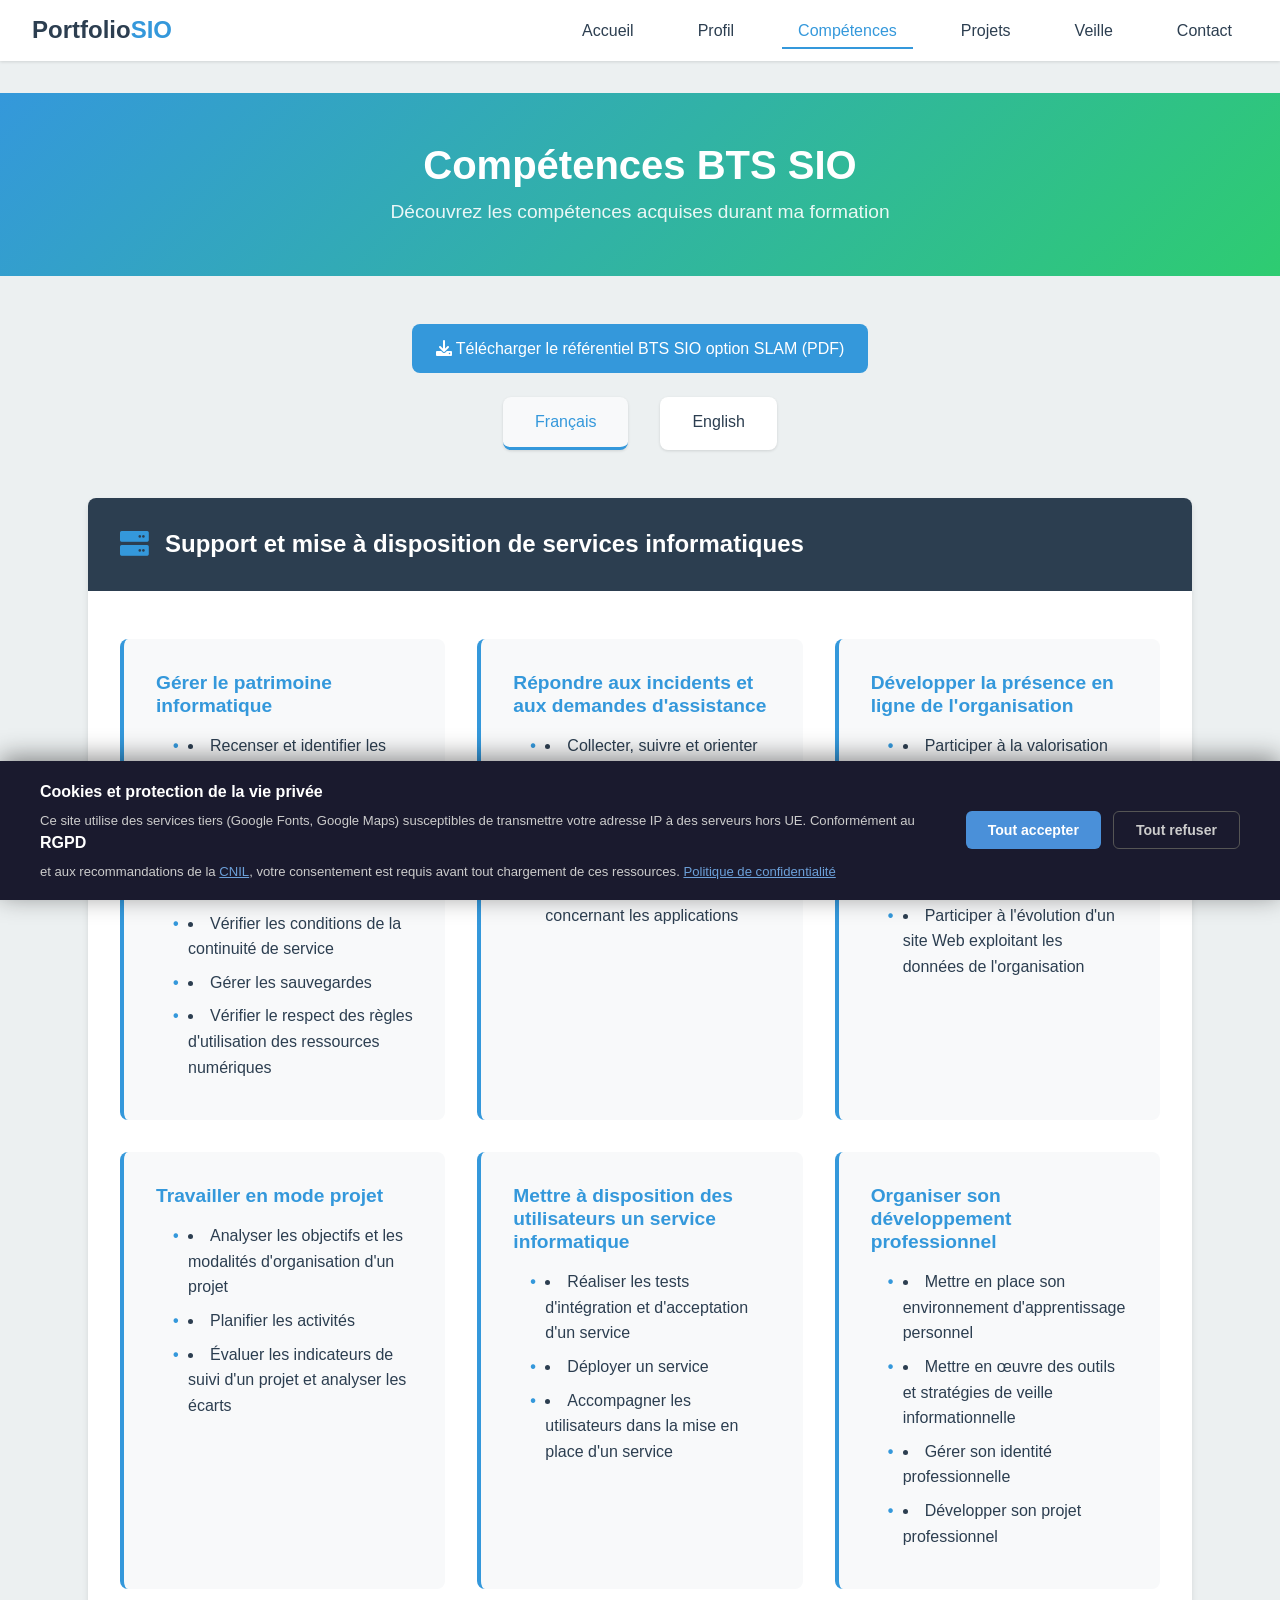
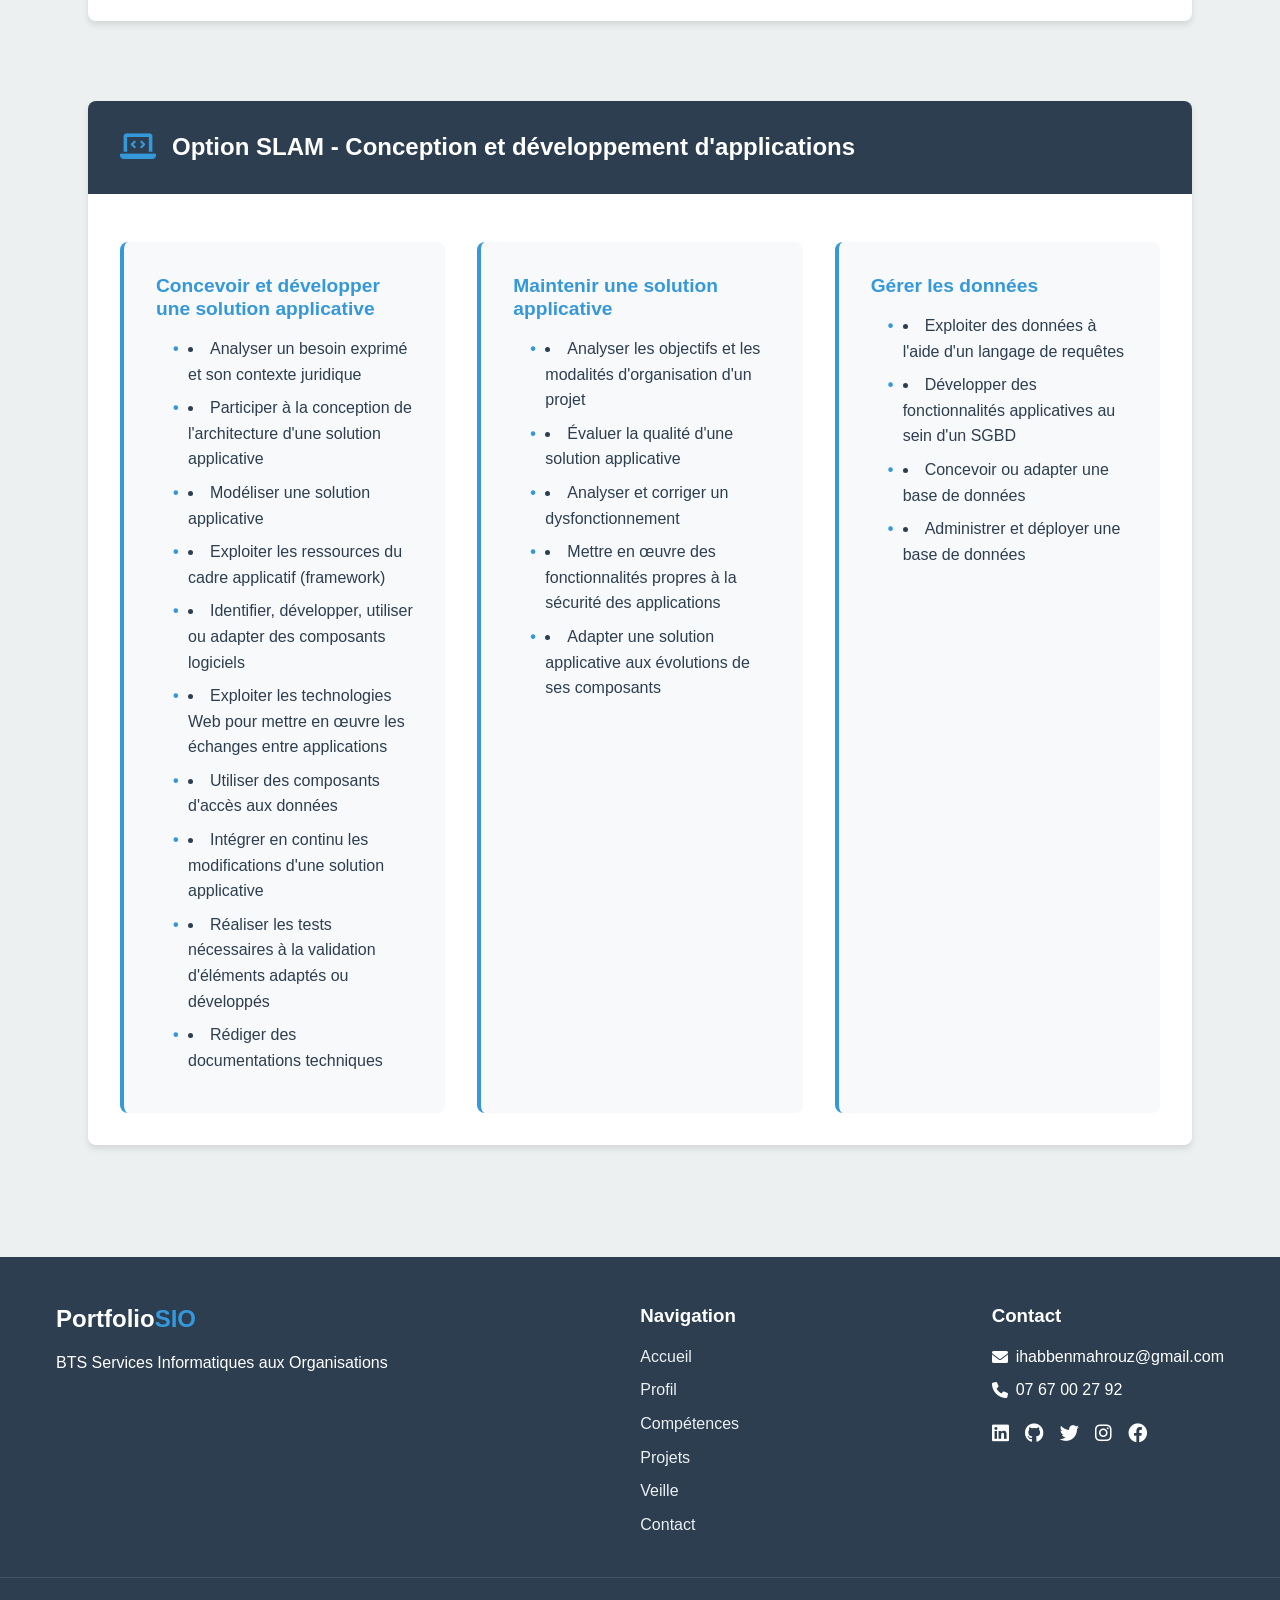
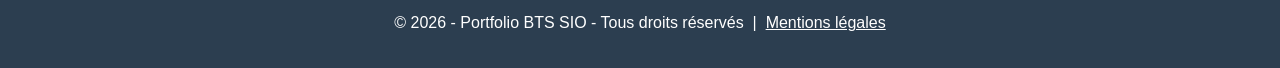
==== competences.html @ b9f7db6b "Add files via upload" ====
<!DOCTYPE html>
<html lang="fr">
<head>
    <meta charset="UTF-8">
    <meta name="viewport" content="width=device-width, initial-scale=1.0">
    <title>Portfolio BTS SIO - Compétences</title>
    <link rel="stylesheet" href="css/style.css">
    <link rel="stylesheet" href="css/competences.css">
    <!-- Font Awesome pour les icônes -->
    <link rel="stylesheet" href="https://cdnjs.cloudflare.com/ajax/libs/font-awesome/6.0.0/css/all.min.css">
    <link rel="stylesheet" href="css/rgpd.css">
</head>
<body>
    <!-- En-tête avec barre de navigation -->
    <header>
        <div class="logo">
            <h1>Portfolio<span>SIO</span></h1>
        </div>
        <nav>
            <input type="checkbox" id="menu-toggle">
            <label for="menu-toggle" class="menu-icon">
                <i class="fas fa-bars"></i>
            </label>
            <ul class="menu">
                <li><a href="index.html">Accueil</a></li>
                <li><a href="profil.html">Profil</a></li>
                <li><a href="competences.html" class="active">Compétences</a></li>
                <li><a href="projets.html">Projets</a></li>
                <li><a href="veille.html">Veille</a></li>
                <li><a href="contact.html">Contact</a></li>
            </ul>
        </nav>
    </header>

    <!-- Section principale -->
    <main>
        <section class="page-header">
            <div class="container">
                <h1>Compétences BTS SIO</h1>
                <p>Découvrez les compétences acquises durant ma formation</p>
            </div>
        </section>

        <section class="competences-container">
            <div class="container">
                <div class="cv-download" style="text-align:center; margin-bottom:1.5rem;">
                    <a href="documents/ap0/BTS_SIO_Competences_SLAM.pdf" download class="btn primary">
                        <i class="fas fa-download"></i> Télécharger le référentiel BTS SIO option SLAM (PDF)
                    </a>
                </div>
                <div class="competences-tabs">
                    <button class="tab-btn active" data-lang="fr">Français</button>
                    <button class="tab-btn" data-lang="en">English</button>
                </div>

                <div class="competences-content">
                    <!-- Compétences en français -->
                    <div class="lang-content active" id="fr-content">
                        <div class="competence-bloc">
                            <h2 class="bloc-title">
                                <i class="fas fa-server"></i> Support et mise à disposition de services informatiques
                            </h2>
                            <div class="bloc-content">
                                <div class="competence-card">
                                    <h3>Gérer le patrimoine informatique</h3>
                                    <ul>
                                        <li>Recenser et identifier les ressources numériques</li>
                                        <li>Exploiter des référentiels, normes et standards</li>
                                        <li>Mettre en place et vérifier les niveaux d'habilitation</li>
                                        <li>Vérifier les conditions de la continuité de service</li>
                                        <li>Gérer les sauvegardes</li>
                                        <li>Vérifier le respect des règles d'utilisation des ressources numériques</li>
                                    </ul>
                                </div>
                                
                                <div class="competence-card">
                                    <h3>Répondre aux incidents et aux demandes d'assistance</h3>
                                    <ul>
                                        <li>Collecter, suivre et orienter des demandes</li>
                                        <li>Traiter des demandes concernant les services réseau et système</li>
                                        <li>Traiter des demandes concernant les applications</li>
                                    </ul>
                                </div>
                                
                                <div class="competence-card">
                                    <h3>Développer la présence en ligne de l'organisation</h3>
                                    <ul>
                                        <li>Participer à la valorisation de l'image de l'organisation sur les médias numériques</li>
                                        <li>Référencer les services en ligne de l'organisation et mesurer leur visibilité</li>
                                        <li>Participer à l'évolution d'un site Web exploitant les données de l'organisation</li>
                                    </ul>
                                </div>
                                
                                <div class="competence-card">
                                    <h3>Travailler en mode projet</h3>
                                    <ul>
                                        <li>Analyser les objectifs et les modalités d'organisation d'un projet</li>
                                        <li>Planifier les activités</li>
                                        <li>Évaluer les indicateurs de suivi d'un projet et analyser les écarts</li>
                                    </ul>
                                </div>
                                
                                <div class="competence-card">
                                    <h3>Mettre à disposition des utilisateurs un service informatique</h3>
                                    <ul>
                                        <li>Réaliser les tests d'intégration et d'acceptation d'un service</li>
                                        <li>Déployer un service</li>
                                        <li>Accompagner les utilisateurs dans la mise en place d'un service</li>
                                    </ul>
                                </div>
                                
                                <div class="competence-card">
                                    <h3>Organiser son développement professionnel</h3>
                                    <ul>
                                        <li>Mettre en place son environnement d'apprentissage personnel</li>
                                        <li>Mettre en œuvre des outils et stratégies de veille informationnelle</li>
                                        <li>Gérer son identité professionnelle</li>
                                        <li>Développer son projet professionnel</li>
                                    </ul>
                                </div>
                            </div>
                        </div>

                        <div class="competence-bloc">
                            <h2 class="bloc-title">
                                <i class="fas fa-laptop-code"></i> Option SLAM - Conception et développement d'applications
                            </h2>
                            <div class="bloc-content">
                                <div class="competence-card">
                                    <h3>Concevoir et développer une solution applicative</h3>
                                    <ul>
                                        <li>Analyser un besoin exprimé et son contexte juridique</li>
                                        <li>Participer à la conception de l'architecture d'une solution applicative</li>
                                        <li>Modéliser une solution applicative</li>
                                        <li>Exploiter les ressources du cadre applicatif (framework)</li>
                                        <li>Identifier, développer, utiliser ou adapter des composants logiciels</li>
                                        <li>Exploiter les technologies Web pour mettre en œuvre les échanges entre applications</li>
                                        <li>Utiliser des composants d'accès aux données</li>
                                        <li>Intégrer en continu les modifications d'une solution applicative</li>
                                        <li>Réaliser les tests nécessaires à la validation d'éléments adaptés ou développés</li>
                                        <li>Rédiger des documentations techniques</li>
                                    </ul>
                                </div>
                                
                                <div class="competence-card">
                                    <h3>Maintenir une solution applicative</h3>
                                    <ul>
                                        <li>Analyser les objectifs et les modalités d'organisation d'un projet</li>
                                        <li>Évaluer la qualité d'une solution applicative</li>
                                        <li>Analyser et corriger un dysfonctionnement</li>
                                        <li>Mettre en œuvre des fonctionnalités propres à la sécurité des applications</li>
                                        <li>Adapter une solution applicative aux évolutions de ses composants</li>
                                    </ul>
                                </div>
                                
                                <div class="competence-card">
                                    <h3>Gérer les données</h3>
                                    <ul>
                                        <li>Exploiter des données à l'aide d'un langage de requêtes</li>
                                        <li>Développer des fonctionnalités applicatives au sein d'un SGBD</li>
                                        <li>Concevoir ou adapter une base de données</li>
                                        <li>Administrer et déployer une base de données</li>
                                    </ul>
                                </div>
                            </div>
                        </div>
                    </div>

                    <!-- Compétences en anglais -->
                    <div class="lang-content" id="en-content">
                        <div class="competence-bloc">
                            <h2 class="bloc-title">
                                <i class="fas fa-server"></i> IT Services Support and Provision
                            </h2>
                            <div class="bloc-content">
                                <div class="competence-card">
                                    <h3>Managing IT Assets</h3>
                                    <ul>
                                        <li>Identifying and inventorying digital resources</li>
                                        <li>Utilizing repositories, standards, and norms</li>
                                        <li>Setting up and verifying authorization levels</li>
                                        <li>Ensuring service continuity conditions</li>
                                        <li>Managing backups</li>
                                        <li>Verifying compliance with digital resource usage rules</li>
                                    </ul>
                                </div>
                                
                                <div class="competence-card">
                                    <h3>Responding to Incidents and Assistance Requests</h3>
                                    <ul>
                                        <li>Collecting, tracking, and directing requests</li>
                                        <li>Processing requests related to network and system services</li>
                                        <li>Processing application-related requests</li>
                                    </ul>
                                </div>
                                
                                <div class="competence-card">
                                    <h3>Developing the Organization's Online Presence</h3>
                                    <ul>
                                        <li>Contributing to enhancing the organization's image on digital media</li>
                                        <li>SEO for the organization's online services and measuring their visibility</li>
                                        <li>Participating in the evolution of a website using organizational data</li>
                                    </ul>
                                </div>
                                
                                <div class="competence-card">
                                    <h3>Working in Project Mode</h3>
                                    <ul>
                                        <li>Analyzing project objectives and organizational methods</li>
                                        <li>Planning activities</li>
                                        <li>Evaluating project monitoring indicators and analyzing variations</li>
                                    </ul>
                                </div>
                                
                                <div class="competence-card">
                                    <h3>Providing IT Services to Users</h3>
                                    <ul>
                                        <li>Performing integration and acceptance tests for a service</li>
                                        <li>Deploying a service</li>
                                        <li>Supporting users in implementing a service</li>
                                    </ul>
                                </div>
                                
                                <div class="competence-card">
                                    <h3>Organizing Professional Development</h3>
                                    <ul>
                                        <li>Setting up a personal learning environment</li>
                                        <li>Implementing information monitoring tools and strategies</li>
                                        <li>Managing a professional identity</li>
                                        <li>Developing a career plan</li>
                                    </ul>
                                </div>
                            </div>
                        </div>

                        <div class="competence-bloc">
                            <h2 class="bloc-title">
                                <i class="fas fa-laptop-code"></i> SLAM Option - Application Design and Development
                            </h2>
                            <div class="bloc-content">
                                <div class="competence-card">
                                    <h3>Designing and Developing Application Solutions</h3>
                                    <ul>
                                        <li>Analyzing stated needs and their legal context</li>
                                        <li>Participating in the architectural design of an application solution</li>
                                        <li>Modeling an application solution</li>
                                        <li>Leveraging framework resources</li>
                                        <li>Identifying, developing, using, or adapting software components</li>
                                        <li>Using Web technologies to implement exchanges between applications</li>
                                        <li>Using data access components</li>
                                        <li>Continuously integrating changes to an application solution</li>
                                        <li>Conducting tests necessary to validate adapted or developed elements</li>
                                        <li>Writing technical documentation</li>
                                    </ul>
                                </div>
                                
                                <div class="competence-card">
                                    <h3>Maintaining an Application Solution</h3>
                                    <ul>
                                        <li>Analyzing project objectives and organizational methods</li>
                                        <li>Evaluating the quality of an application solution</li>
                                        <li>Analyzing and correcting malfunctions</li>
                                        <li>Implementing functionality specific to application security</li>
                                        <li>Adapting an application solution to evolving components</li>
                                    </ul>
                                </div>
                                
                                <div class="competence-card">
                                    <h3>Managing Data</h3>
                                    <ul>
                                        <li>Using data with a query language</li>
                                        <li>Developing application functionality within a DBMS</li>
                                        <li>Designing or adapting a database</li>
                                        <li>Administering and deploying a database</li>
                                    </ul>
                                </div>
                            </div>
                        </div>
                    </div>
                </div>
            </div>
        </section>
    </main>

    <!-- Pied de page -->
    <footer>
        <div class="footer-content">
            <div class="footer-logo">
                <h2>Portfolio<span>SIO</span></h2>
                <p>BTS Services Informatiques aux Organisations</p>
            </div>
            <div class="footer-links">
                <h3>Navigation</h3>
                <ul>
                    <li><a href="index.html">Accueil</a></li>
                    <li><a href="profil.html">Profil</a></li>
                    <li><a href="competences.html">Compétences</a></li>
                    <li><a href="projets.html">Projets</a></li>
                    <li><a href="veille.html">Veille</a></li>
                    <li><a href="contact.html">Contact</a></li>
                </ul>
            </div>
            <div class="footer-contact">
               <h3>Contact</h3>
                <p><i class="fas fa-envelope"></i>ihabbenmahrouz@gmail.com</p>
                <p><i class="fas fa-phone"></i>07 67 00 27 92</p>
                <div class="social-icons">
                    <a href="https://www.linkedin.com/in/ihab-benmahrouz-27a991337/" target="_blank"><i class="fab fa-linkedin"></i></a>
                    <a href="https://github.com/IhabBenmahrouz" target="_blank"><i class="fab fa-github"></i></a>
                    <a href="https://x.com/IhabBenmahrouz" target="_blank"><i class="fab fa-twitter"></i></a>
                    <a href="https://www.instagram.com/ihabbenmahrouz/" target="_blank"><i class="fab fa-instagram"></i></a>
                    <a href="https://www.facebook.com/profile.php?id=61589297452883" target="_blank"><i class="fab fa-facebook"></i></a>
                </div>
            </div>
        </div>
        <div class="footer-bottom">
            <p>&copy; 2025 - Portfolio BTS SIO - Tous droits réservés &nbsp;|&nbsp; <a href="mentions-legales.html" style="color:inherit;text-decoration:underline;">Mentions légales</a></p>
        </div>
    </footer>

    <script src="js/script.js"></script>
    <script src="js/rgpd.js"></script>
    <script>
        // Script spécifique pour les onglets de langue
        document.addEventListener('DOMContentLoaded', function() {
            const tabButtons = document.querySelectorAll('.tab-btn');
            const langContents = document.querySelectorAll('.lang-content');
            
            tabButtons.forEach(button => {
                button.addEventListener('click', () => {
                    // Retirer la classe active de tous les boutons et contenus
                    tabButtons.forEach(btn => btn.classList.remove('active'));
                    langContents.forEach(content => content.classList.remove('active'));
                    
                    // Ajouter la classe active au bouton cliqué
                    button.classList.add('active');
                    
                    // Afficher le contenu correspondant
                    const langToShow = button.getAttribute('data-lang');
                    document.getElementById(`${langToShow}-content`).classList.add('active');
                });
            });
        });
    </script>
</body>
</html>
---- css/style.css ----
/* style.css - Styles globaux pour toutes les pages */

/* ===== RESET ===== */
* {
    margin: 0;
    padding: 0;
    box-sizing: border-box;
}

/* ===== VARIABLES ===== */
:root {
    /* Palette de couleurs */
    --primary-color: #3498db;
    --primary-dark: #2980b9;
    --secondary-color: #2ecc71;
    --secondary-dark: #27ae60;
    --dark-color: #2c3e50;
    --light-color: #ecf0f1;
    --grey-color: #95a5a6;
    --danger-color: #e74c3c;
    
    /* Typographie */
    --main-font: 'Poppins', sans-serif;
    --heading-font: 'Montserrat', sans-serif;
    
    /* Espacements */
    --spacing-xs: 0.5rem;
    --spacing-sm: 1rem;
    --spacing-md: 2rem;
    --spacing-lg: 3rem;
    --spacing-xl: 5rem;
    
    /* Ombres */
    --shadow-sm: 0 1px 3px rgba(0, 0, 0, 0.12);
    --shadow-md: 0 4px 6px rgba(0, 0, 0, 0.1);
    --shadow-lg: 0 10px 15px -3px rgba(0, 0, 0, 0.1);
    
    /* Bordures */
    --border-radius-sm: 4px;
    --border-radius-md: 8px;
    --border-radius-lg: 16px;
    --border-radius-full: 50%;
    
    /* Transitions */
    --transition-fast: 0.2s ease;
    --transition-normal: 0.3s ease;
    --transition-slow: 0.5s ease;
}

/* ===== BASE ===== */
html {
    font-size: 16px;
    scroll-behavior: smooth;
}

body {
    font-family: var(--main-font);
    line-height: 1.6;
    color: var(--dark-color);
    background-color: var(--light-color);
    min-height: 100vh;
    display: flex;
    flex-direction: column;
}

h1, h2, h3, h4, h5, h6 {
    font-family: var(--heading-font);
    font-weight: 700;
    line-height: 1.2;
    margin-bottom: var(--spacing-sm);
}

a {
    text-decoration: none;
    color: var(--primary-color);
    transition: color var(--transition-fast);
}

a:hover {
    color: var(--primary-dark);
}

ul, ol {
    list-style-position: inside;
}

img {
    max-width: 100%;
    height: auto;
    display: block;
}

/* ===== LAYOUT ===== */
.container {
    width: 100%;
    max-width: 1200px;
    margin: 0 auto;
    padding: 0 var(--spacing-sm);
}

main {
    flex: 1;
    padding: var(--spacing-md) 0;
}

section {
    margin-bottom: var(--spacing-lg);
}

/* ===== HEADER & NAVIGATION ===== */
header {
    background-color: #fff;
    box-shadow: var(--shadow-sm);
    padding: var(--spacing-sm) var(--spacing-md);
    display: flex;
    justify-content: space-between;
    align-items: center;
    position: sticky;
    top: 0;
    z-index: 100;
}

.logo h1 {
    font-size: 1.5rem;
    margin: 0;
}

.logo span {
    color: var(--primary-color);
}

nav .menu {
    display: flex;
    list-style: none;
    gap: var(--spacing-md);
}

nav .menu li a {
    padding: var(--spacing-xs) var(--spacing-sm);
    color: var(--dark-color);
    font-weight: 500;
    position: relative;
}

nav .menu li a:hover {
    color: var(--primary-color);
}

nav .menu li a::after {
    content: '';
    position: absolute;
    bottom: -2px;
    left: 0;
    width: 0;
    height: 2px;
    background-color: var(--primary-color);
    transition: width var(--transition-normal);
}

nav .menu li a:hover::after,
nav .menu li a.active::after {
    width: 100%;
}

nav .menu li a.active {
    color: var(--primary-color);
}

#menu-toggle {
    display: none;
}

.menu-icon {
    display: none;
    font-size: 1.5rem;
    cursor: pointer;
}

/* ===== BUTTONS ===== */
.btn {
    display: inline-block;
    padding: 0.75rem 1.5rem;
    border-radius: var(--border-radius-md);
    font-weight: 500;
    text-align: center;
    cursor: pointer;
    transition: all var(--transition-fast);
    border: none;
}

.btn.primary {
    background-color: var(--primary-color);
    color: white;
}

.btn.primary:hover {
    background-color: var(--primary-dark);
    transform: translateY(-2px);
    box-shadow: var(--shadow-md);
}

.btn.secondary {
    background-color: var(--secondary-color);
    color: white;
}

.btn.secondary:hover {
    background-color: var(--secondary-dark);
    transform: translateY(-2px);
    box-shadow: var(--shadow-md);
}

.btn.small {
    padding: 0.5rem 1rem;
    font-size: 0.9rem;
}

/* ===== FOOTER ===== */
footer {
    background-color: var(--dark-color);
    color: white;
    padding-top: var(--spacing-lg);
}

.footer-content {
    display: flex;
    flex-wrap: wrap;
    justify-content: space-between;
    gap: var(--spacing-md);
    max-width: 1200px;
    margin: 0 auto;
    padding: 0 var(--spacing-sm);
}

.footer-logo h2 {
    font-size: 1.5rem;
}

.footer-logo span {
    color: var(--primary-color);
}

.footer-links ul {
    list-style: none;
    padding: 0;
}

.footer-links ul li {
    margin-bottom: var(--spacing-xs);
}

.footer-links ul li a {
    color: var(--light-color);
}

.footer-links ul li a:hover {
    color: var(--primary-color);
}

.footer-contact p {
    margin-bottom: var(--spacing-xs);
    display: flex;
    align-items: center;
    gap: var(--spacing-xs);
}

.social-icons {
    display: flex;
    gap: var(--spacing-sm);
    margin-top: var(--spacing-sm);
}

.social-icons a {
    color: white;
    font-size: 1.2rem;
    transition: color var(--transition-fast);
}

.social-icons a:hover {
    color: var(--primary-color);
}

.footer-bottom {
    text-align: center;
    padding: var(--spacing-md) 0;
    border-top: 1px solid rgba(255, 255, 255, 0.1);
    margin-top: var(--spacing-md);
}

/* ===== SECTIONS GÉNÉRIQUES ===== */
.section-title {
    text-align: center;
    margin-bottom: var(--spacing-lg);
}

.section-title h2 {
    display: inline-block;
    position: relative;
    font-size: 2rem;
}

.section-title h2::after {
    content: '';
    position: absolute;
    bottom: -10px;
    left: 50%;
    transform: translateX(-50%);
    width: 50%;
    height: 3px;
    background-color: var(--primary-color);
}

/* ===== MEDIA QUERIES ===== */
@media screen and (max-width: 768px) {
    .menu-icon {
        display: block;
    }
    
    nav .menu {
        position: fixed;
        top: 70px;
        left: -100%;
        flex-direction: column;
        background-color: white;
        width: 80%;
        height: calc(100vh - 70px);
        padding: var(--spacing-md);
        transition: left var(--transition-normal);
        box-shadow: var(--shadow-lg);
    }
    
    #menu-toggle:checked ~ .menu {
        left: 0;
    }
    
    .footer-content {
        flex-direction: column;
        gap: var(--spacing-md);
    }
    
    .footer-content > div {
        width: 100%;
    }
}

/* ===== ANIMATIONS ===== */
@keyframes fadeIn {
    from { opacity: 0; }
    to { opacity: 1; }
}

@keyframes slideUp {
    from { transform: translateY(20px); opacity: 0; }
    to { transform: translateY(0); opacity: 1; }
}

.fade-in {
    animation: fadeIn var(--transition-normal) forwards;
}

.slide-up {
    animation: slideUp var(--transition-normal) forwards;
}
---- css/competences.css ----
/* competences.css - Styles spécifiques à la page des compétences */

/* ===== PAGE HEADER ===== */
.page-header {
    background: linear-gradient(135deg, #3498db 0%, #2ecc71 100%);
    color: white;
    padding: var(--spacing-lg) 0;
    position: relative;
    text-align: center;
}

.page-header::before {
    content: '';
    position: absolute;
    top: 0;
    left: 0;
    right: 0;
    bottom: 0;
    background: url('../images/pattern.svg') repeat;
    opacity: 0.05;
}

.page-header h1 {
    font-size: 2.5rem;
    margin-bottom: var(--spacing-xs);
    position: relative;
}

.page-header p {
    font-size: 1.2rem;
    max-width: 600px;
    margin: 0 auto;
    opacity: 0.9;
}

/* ===== COMPETENCES CONTAINER ===== */
.competences-container {
    max-width: 1200px;
    margin: var(--spacing-lg) auto;
    padding: 0 var(--spacing-md);
}

/* ===== TABS ===== */
.competences-tabs {
    display: flex;
    justify-content: center;
    gap: var(--spacing-md);
    margin-bottom: var(--spacing-lg);
}

.tab-btn {
    padding: var(--spacing-sm) var(--spacing-md);
    border: none;
    background-color: white;
    color: var(--dark-color);
    font-weight: 500;
    font-size: 1rem;
    cursor: pointer;
    border-radius: var(--border-radius-md);
    box-shadow: var(--shadow-sm);
    transition: all var(--transition-fast);
    border-bottom: 3px solid transparent;
}

.tab-btn:hover {
    background-color: #f8f9fa;
    box-shadow: var(--shadow-md);
    transform: translateY(-2px);
}

.tab-btn.active {
    color: var(--primary-color);
    border-bottom: 3px solid var(--primary-color);
    background-color: #f8f9fa;
}

/* ===== LANG CONTENT ===== */
.lang-content {
    display: none;
}

.lang-content.active {
    display: block;
    animation: fadeIn 0.5s ease;
}

/* ===== COMPETENCE BLOC ===== */
.competence-bloc {
    margin-bottom: var(--spacing-xl);
    background-color: white;
    border-radius: var(--border-radius-md);
    overflow: hidden;
    box-shadow: var(--shadow-md);
}

.bloc-title {
    background-color: var(--dark-color);
    color: white;
    padding: var(--spacing-md);
    font-size: 1.5rem;
    display: flex;
    align-items: center;
    gap: var(--spacing-sm);
}

.bloc-title i {
    color: var(--primary-color);
    font-size: 1.8rem;
}

.bloc-content {
    padding: var(--spacing-md);
    display: grid;
    grid-template-columns: repeat(auto-fit, minmax(300px, 1fr));
    gap: var(--spacing-md);
}

/* ===== COMPETENCE CARD ===== */
.competence-card {
    padding: var(--spacing-md);
    background-color: #f8f9fa;
    border-radius: var(--border-radius-md);
    border-left: 4px solid var(--primary-color);
    transition: transform var(--transition-normal), box-shadow var(--transition-normal);
}

.competence-card:hover {
    transform: translateY(-5px);
    box-shadow: var(--shadow-md);
}

.competence-card h3 {
    color: var(--primary-color);
    margin-bottom: var(--spacing-sm);
    font-size: 1.2rem;
}

.competence-card ul {
    padding-left: var(--spacing-md);
}

.competence-card ul li {
    margin-bottom: var(--spacing-xs);
    position: relative;
}

.competence-card ul li::before {
    content: '•';
    color: var(--primary-color);
    font-weight: bold;
    position: absolute;
    left: -15px;
}

/* ===== ANIMATIONS ===== */
@keyframes fadeIn {
    from { opacity: 0; }
    to { opacity: 1; }
}

/* ===== MEDIA QUERIES ===== */
@media screen and (max-width: 768px) {
    .bloc-content {
        grid-template-columns: 1fr;
    }
    
    .competences-tabs {
        flex-direction: column;
        align-items: center;
        gap: var(--spacing-sm);
    }
    
    .tab-btn {
        width: 100%;
        max-width: 300px;
    }
}
---- css/rgpd.css ----
/* ============================================================
   rgpd.css - Styles pour le bandeau de consentement CNIL/RGPD
   ============================================================ */

/* --- Bandeau de consentement --- */
#rgpd-banner {
    position: fixed;
    bottom: 0;
    left: 0;
    right: 0;
    z-index: 10000;
    background: #1a1a2e;
    color: #e0e0e0;
    box-shadow: 0 -4px 24px rgba(0, 0, 0, 0.45);
    padding: 18px 24px;
    transition: transform 0.4s ease, opacity 0.4s ease;
}

#rgpd-banner.rgpd-banner-hidden {
    transform: translateY(100%);
    opacity: 0;
    pointer-events: none;
}

.rgpd-banner-content {
    max-width: 1200px;
    margin: 0 auto;
    display: flex;
    align-items: center;
    gap: 28px;
    flex-wrap: wrap;
}

.rgpd-banner-text {
    flex: 1;
    min-width: 260px;
}

.rgpd-banner-text strong {
    display: block;
    font-size: 1rem;
    margin-bottom: 6px;
    color: #ffffff;
}

.rgpd-banner-text p {
    font-size: 0.82rem;
    line-height: 1.55;
    margin: 0;
    color: #cccccc;
}

.rgpd-banner-text a {
    color: #6ca0d9;
    text-decoration: underline;
}

.rgpd-banner-text a:hover {
    color: #90bff0;
}

.rgpd-banner-buttons {
    display: flex;
    gap: 12px;
    flex-shrink: 0;
    flex-wrap: wrap;
}

.rgpd-btn {
    padding: 10px 22px;
    border-radius: 6px;
    font-size: 0.88rem;
    font-weight: 600;
    cursor: pointer;
    transition: opacity 0.2s ease, background 0.2s ease;
    white-space: nowrap;
    border: none;
}

.rgpd-btn:hover {
    opacity: 0.85;
}

.rgpd-btn-accept {
    background: #4a90d9;
    color: #ffffff;
}

.rgpd-btn-refuse {
    background: transparent;
    color: #cccccc;
    border: 1px solid #555555;
}

/* --- Placeholder Google Maps (avant consentement) --- */
.map-consent-placeholder {
    width: 100%;
    height: 450px;
    background: #f4f6fa;
    display: flex;
    flex-direction: column;
    align-items: center;
    justify-content: center;
    border: 2px dashed #c8d0dc;
    color: #555;
    text-align: center;
    padding: 28px;
    box-sizing: border-box;
    gap: 0;
}

.map-consent-placeholder .map-icon {
    font-size: 3rem;
    color: #aab4c4;
    margin-bottom: 14px;
}

.map-consent-placeholder p {
    font-size: 0.92rem;
    line-height: 1.55;
    max-width: 420px;
    margin: 0 0 18px 0;
    color: #666;
}

.map-consent-placeholder .map-load-btn {
    padding: 10px 26px;
    background: #4a90d9;
    color: #ffffff;
    border: none;
    border-radius: 6px;
    font-size: 0.9rem;
    font-weight: 600;
    cursor: pointer;
    transition: opacity 0.2s ease;
}

.map-consent-placeholder .map-load-btn:hover {
    opacity: 0.85;
}

.map-consent-placeholder small {
    font-size: 0.75rem;
    color: #999;
    margin-top: 10px;
}

/* --- Checkbox RGPD dans le formulaire de contact --- */
.form-group-rgpd {
    background: #f8f9fb;
    border: 1px solid #dce1ea;
    border-radius: 8px;
    padding: 14px 16px;
    margin-top: 4px;
}

.rgpd-checkbox-label {
    display: flex;
    align-items: flex-start;
    gap: 12px;
    cursor: pointer;
    font-size: 0.85rem;
    line-height: 1.55;
    color: #444;
}

.rgpd-checkbox-label input[type="checkbox"] {
    width: 18px;
    height: 18px;
    min-width: 18px;
    margin-top: 2px;
    accent-color: #4a90d9;
    cursor: pointer;
}

.rgpd-checkbox-label a {
    color: #4a90d9;
    text-decoration: underline;
}

.rgpd-checkbox-label a:hover {
    color: #2a70b9;
}
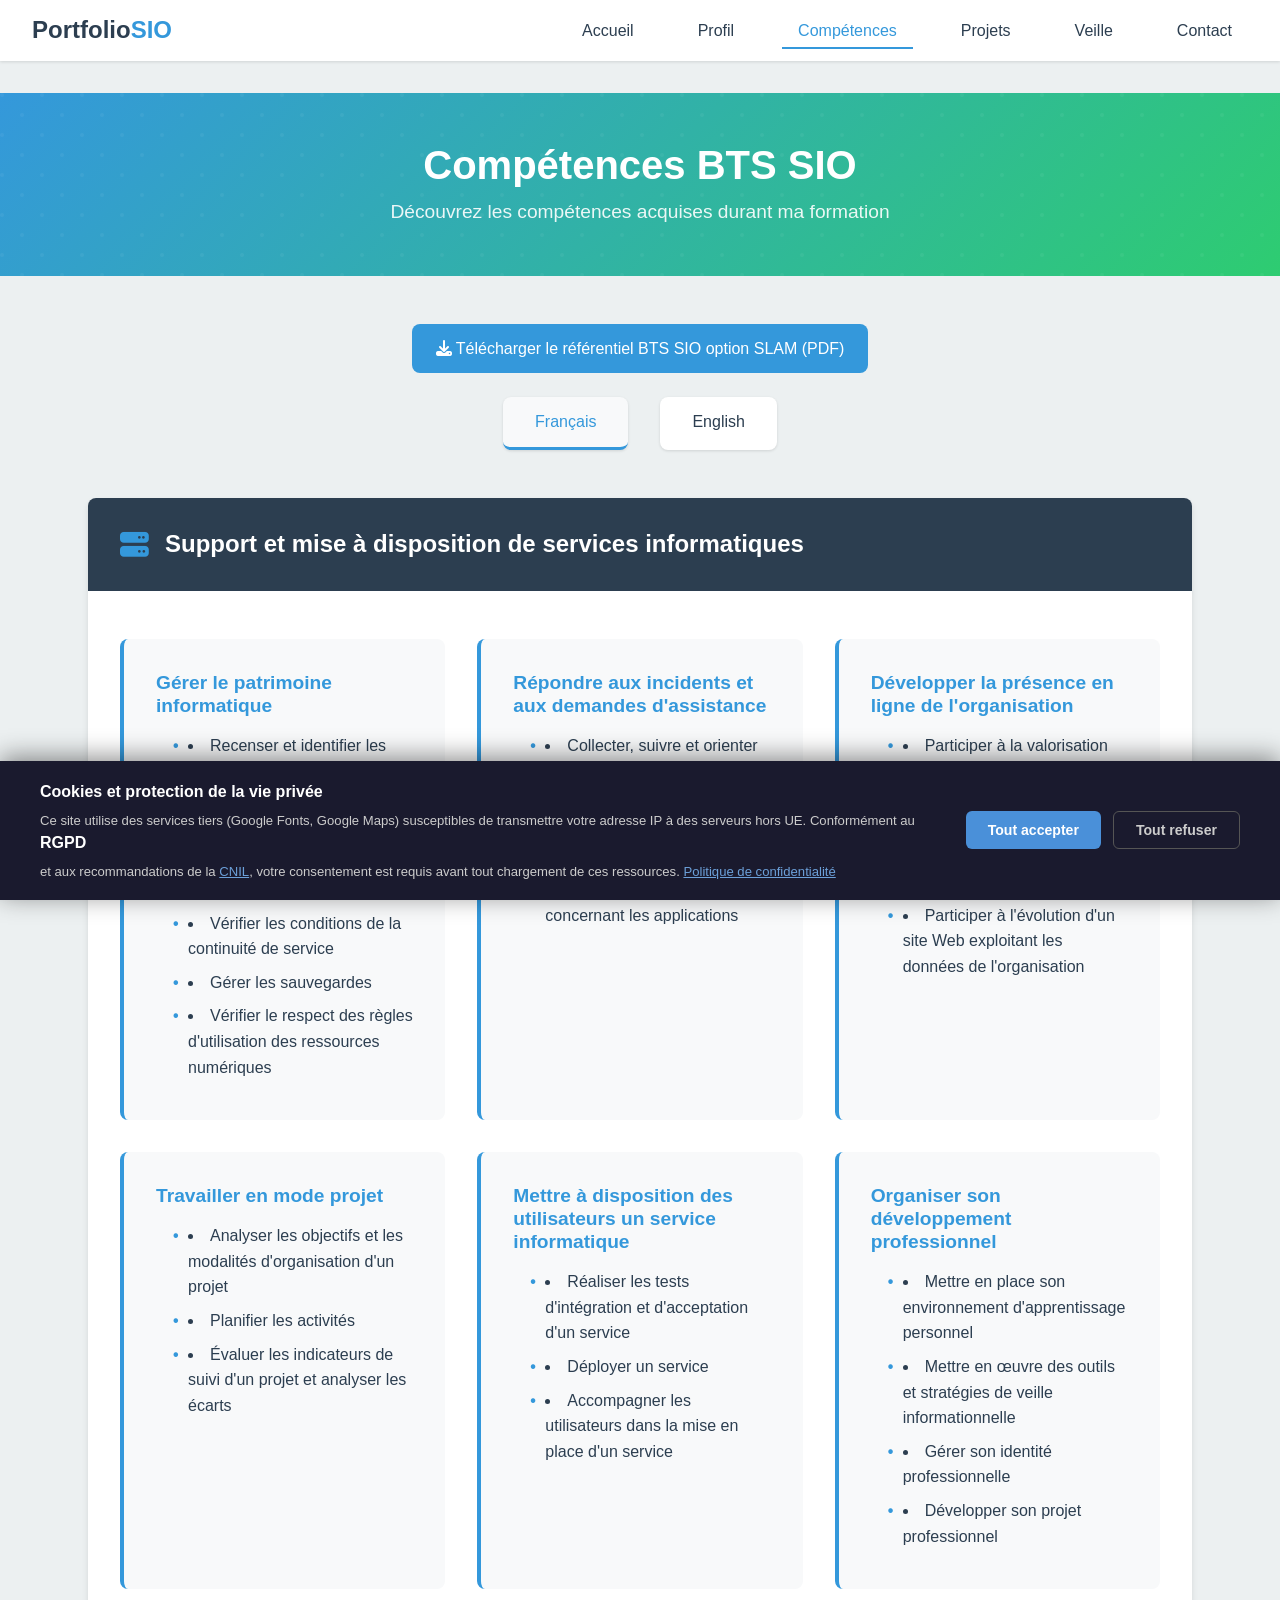
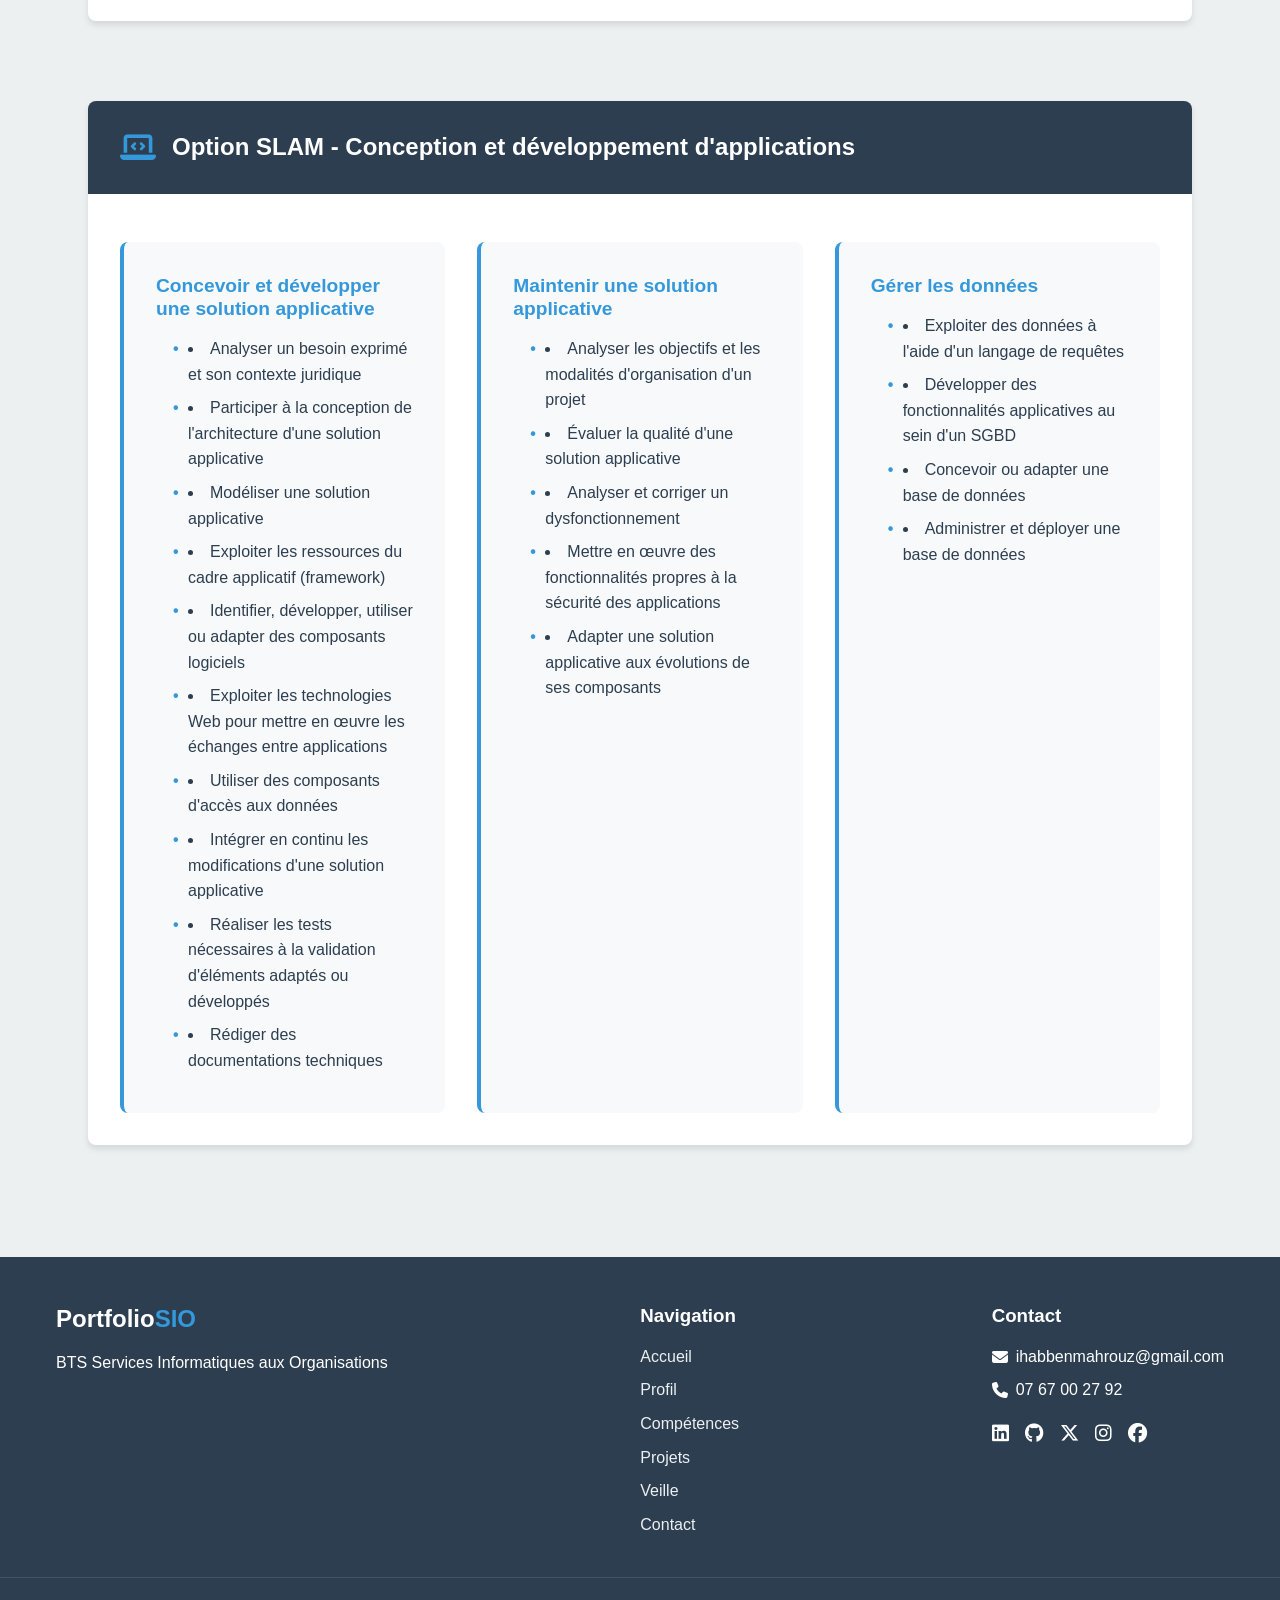
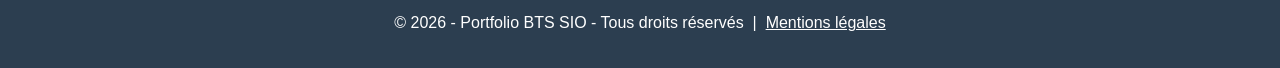
==== commit fc70cb6b: "Mise a jour du portfolio : modernisation et corrections - Fiches projets (modals) redesignees facon " ====
--- a/competences.html
+++ b/competences.html
@@ -1,346 +1,356 @@
-<!DOCTYPE html>
-<html lang="fr">
-<head>
-    <meta charset="UTF-8">
-    <meta name="viewport" content="width=device-width, initial-scale=1.0">
-    <title>Portfolio BTS SIO - Compétences</title>
-    <link rel="stylesheet" href="css/style.css">
-    <link rel="stylesheet" href="css/competences.css">
-    <!-- Font Awesome pour les icônes -->
-    <link rel="stylesheet" href="https://cdnjs.cloudflare.com/ajax/libs/font-awesome/6.0.0/css/all.min.css">
-    <link rel="stylesheet" href="css/rgpd.css">
-</head>
-<body>
-    <!-- En-tête avec barre de navigation -->
-    <header>
-        <div class="logo">
-            <h1>Portfolio<span>SIO</span></h1>
-        </div>
-        <nav>
-            <input type="checkbox" id="menu-toggle">
-            <label for="menu-toggle" class="menu-icon">
-                <i class="fas fa-bars"></i>
-            </label>
-            <ul class="menu">
-                <li><a href="index.html">Accueil</a></li>
-                <li><a href="profil.html">Profil</a></li>
-                <li><a href="competences.html" class="active">Compétences</a></li>
-                <li><a href="projets.html">Projets</a></li>
-                <li><a href="veille.html">Veille</a></li>
-                <li><a href="contact.html">Contact</a></li>
-            </ul>
-        </nav>
-    </header>
-
-    <!-- Section principale -->
-    <main>
-        <section class="page-header">
-            <div class="container">
-                <h1>Compétences BTS SIO</h1>
-                <p>Découvrez les compétences acquises durant ma formation</p>
-            </div>
-        </section>
-
-        <section class="competences-container">
-            <div class="container">
-                <div class="cv-download" style="text-align:center; margin-bottom:1.5rem;">
-                    <a href="documents/ap0/BTS_SIO_Competences_SLAM.pdf" download class="btn primary">
-                        <i class="fas fa-download"></i> Télécharger le référentiel BTS SIO option SLAM (PDF)
-                    </a>
-                </div>
-                <div class="competences-tabs">
-                    <button class="tab-btn active" data-lang="fr">Français</button>
-                    <button class="tab-btn" data-lang="en">English</button>
-                </div>
-
-                <div class="competences-content">
-                    <!-- Compétences en français -->
-                    <div class="lang-content active" id="fr-content">
-                        <div class="competence-bloc">
-                            <h2 class="bloc-title">
-                                <i class="fas fa-server"></i> Support et mise à disposition de services informatiques
-                            </h2>
-                            <div class="bloc-content">
-                                <div class="competence-card">
-                                    <h3>Gérer le patrimoine informatique</h3>
-                                    <ul>
-                                        <li>Recenser et identifier les ressources numériques</li>
-                                        <li>Exploiter des référentiels, normes et standards</li>
-                                        <li>Mettre en place et vérifier les niveaux d'habilitation</li>
-                                        <li>Vérifier les conditions de la continuité de service</li>
-                                        <li>Gérer les sauvegardes</li>
-                                        <li>Vérifier le respect des règles d'utilisation des ressources numériques</li>
-                                    </ul>
-                                </div>
-                                
-                                <div class="competence-card">
-                                    <h3>Répondre aux incidents et aux demandes d'assistance</h3>
-                                    <ul>
-                                        <li>Collecter, suivre et orienter des demandes</li>
-                                        <li>Traiter des demandes concernant les services réseau et système</li>
-                                        <li>Traiter des demandes concernant les applications</li>
-                                    </ul>
-                                </div>
-                                
-                                <div class="competence-card">
-                                    <h3>Développer la présence en ligne de l'organisation</h3>
-                                    <ul>
-                                        <li>Participer à la valorisation de l'image de l'organisation sur les médias numériques</li>
-                                        <li>Référencer les services en ligne de l'organisation et mesurer leur visibilité</li>
-                                        <li>Participer à l'évolution d'un site Web exploitant les données de l'organisation</li>
-                                    </ul>
-                                </div>
-                                
-                                <div class="competence-card">
-                                    <h3>Travailler en mode projet</h3>
-                                    <ul>
-                                        <li>Analyser les objectifs et les modalités d'organisation d'un projet</li>
-                                        <li>Planifier les activités</li>
-                                        <li>Évaluer les indicateurs de suivi d'un projet et analyser les écarts</li>
-                                    </ul>
-                                </div>
-                                
-                                <div class="competence-card">
-                                    <h3>Mettre à disposition des utilisateurs un service informatique</h3>
-                                    <ul>
-                                        <li>Réaliser les tests d'intégration et d'acceptation d'un service</li>
-                                        <li>Déployer un service</li>
-                                        <li>Accompagner les utilisateurs dans la mise en place d'un service</li>
-                                    </ul>
-                                </div>
-                                
-                                <div class="competence-card">
-                                    <h3>Organiser son développement professionnel</h3>
-                                    <ul>
-                                        <li>Mettre en place son environnement d'apprentissage personnel</li>
-                                        <li>Mettre en œuvre des outils et stratégies de veille informationnelle</li>
-                                        <li>Gérer son identité professionnelle</li>
-                                        <li>Développer son projet professionnel</li>
-                                    </ul>
-                                </div>
-                            </div>
-                        </div>
-
-                        <div class="competence-bloc">
-                            <h2 class="bloc-title">
-                                <i class="fas fa-laptop-code"></i> Option SLAM - Conception et développement d'applications
-                            </h2>
-                            <div class="bloc-content">
-                                <div class="competence-card">
-                                    <h3>Concevoir et développer une solution applicative</h3>
-                                    <ul>
-                                        <li>Analyser un besoin exprimé et son contexte juridique</li>
-                                        <li>Participer à la conception de l'architecture d'une solution applicative</li>
-                                        <li>Modéliser une solution applicative</li>
-                                        <li>Exploiter les ressources du cadre applicatif (framework)</li>
-                                        <li>Identifier, développer, utiliser ou adapter des composants logiciels</li>
-                                        <li>Exploiter les technologies Web pour mettre en œuvre les échanges entre applications</li>
-                                        <li>Utiliser des composants d'accès aux données</li>
-                                        <li>Intégrer en continu les modifications d'une solution applicative</li>
-                                        <li>Réaliser les tests nécessaires à la validation d'éléments adaptés ou développés</li>
-                                        <li>Rédiger des documentations techniques</li>
-                                    </ul>
-                                </div>
-                                
-                                <div class="competence-card">
-                                    <h3>Maintenir une solution applicative</h3>
-                                    <ul>
-                                        <li>Analyser les objectifs et les modalités d'organisation d'un projet</li>
-                                        <li>Évaluer la qualité d'une solution applicative</li>
-                                        <li>Analyser et corriger un dysfonctionnement</li>
-                                        <li>Mettre en œuvre des fonctionnalités propres à la sécurité des applications</li>
-                                        <li>Adapter une solution applicative aux évolutions de ses composants</li>
-                                    </ul>
-                                </div>
-                                
-                                <div class="competence-card">
-                                    <h3>Gérer les données</h3>
-                                    <ul>
-                                        <li>Exploiter des données à l'aide d'un langage de requêtes</li>
-                                        <li>Développer des fonctionnalités applicatives au sein d'un SGBD</li>
-                                        <li>Concevoir ou adapter une base de données</li>
-                                        <li>Administrer et déployer une base de données</li>
-                                    </ul>
-                                </div>
-                            </div>
-                        </div>
-                    </div>
-
-                    <!-- Compétences en anglais -->
-                    <div class="lang-content" id="en-content">
-                        <div class="competence-bloc">
-                            <h2 class="bloc-title">
-                                <i class="fas fa-server"></i> IT Services Support and Provision
-                            </h2>
-                            <div class="bloc-content">
-                                <div class="competence-card">
-                                    <h3>Managing IT Assets</h3>
-                                    <ul>
-                                        <li>Identifying and inventorying digital resources</li>
-                                        <li>Utilizing repositories, standards, and norms</li>
-                                        <li>Setting up and verifying authorization levels</li>
-                                        <li>Ensuring service continuity conditions</li>
-                                        <li>Managing backups</li>
-                                        <li>Verifying compliance with digital resource usage rules</li>
-                                    </ul>
-                                </div>
-                                
-                                <div class="competence-card">
-                                    <h3>Responding to Incidents and Assistance Requests</h3>
-                                    <ul>
-                                        <li>Collecting, tracking, and directing requests</li>
-                                        <li>Processing requests related to network and system services</li>
-                                        <li>Processing application-related requests</li>
-                                    </ul>
-                                </div>
-                                
-                                <div class="competence-card">
-                                    <h3>Developing the Organization's Online Presence</h3>
-                                    <ul>
-                                        <li>Contributing to enhancing the organization's image on digital media</li>
-                                        <li>SEO for the organization's online services and measuring their visibility</li>
-                                        <li>Participating in the evolution of a website using organizational data</li>
-                                    </ul>
-                                </div>
-                                
-                                <div class="competence-card">
-                                    <h3>Working in Project Mode</h3>
-                                    <ul>
-                                        <li>Analyzing project objectives and organizational methods</li>
-                                        <li>Planning activities</li>
-                                        <li>Evaluating project monitoring indicators and analyzing variations</li>
-                                    </ul>
-                                </div>
-                                
-                                <div class="competence-card">
-                                    <h3>Providing IT Services to Users</h3>
-                                    <ul>
-                                        <li>Performing integration and acceptance tests for a service</li>
-                                        <li>Deploying a service</li>
-                                        <li>Supporting users in implementing a service</li>
-                                    </ul>
-                                </div>
-                                
-                                <div class="competence-card">
-                                    <h3>Organizing Professional Development</h3>
-                                    <ul>
-                                        <li>Setting up a personal learning environment</li>
-                                        <li>Implementing information monitoring tools and strategies</li>
-                                        <li>Managing a professional identity</li>
-                                        <li>Developing a career plan</li>
-                                    </ul>
-                                </div>
-                            </div>
-                        </div>
-
-                        <div class="competence-bloc">
-                            <h2 class="bloc-title">
-                                <i class="fas fa-laptop-code"></i> SLAM Option - Application Design and Development
-                            </h2>
-                            <div class="bloc-content">
-                                <div class="competence-card">
-                                    <h3>Designing and Developing Application Solutions</h3>
-                                    <ul>
-                                        <li>Analyzing stated needs and their legal context</li>
-                                        <li>Participating in the architectural design of an application solution</li>
-                                        <li>Modeling an application solution</li>
-                                        <li>Leveraging framework resources</li>
-                                        <li>Identifying, developing, using, or adapting software components</li>
-                                        <li>Using Web technologies to implement exchanges between applications</li>
-                                        <li>Using data access components</li>
-                                        <li>Continuously integrating changes to an application solution</li>
-                                        <li>Conducting tests necessary to validate adapted or developed elements</li>
-                                        <li>Writing technical documentation</li>
-                                    </ul>
-                                </div>
-                                
-                                <div class="competence-card">
-                                    <h3>Maintaining an Application Solution</h3>
-                                    <ul>
-                                        <li>Analyzing project objectives and organizational methods</li>
-                                        <li>Evaluating the quality of an application solution</li>
-                                        <li>Analyzing and correcting malfunctions</li>
-                                        <li>Implementing functionality specific to application security</li>
-                                        <li>Adapting an application solution to evolving components</li>
-                                    </ul>
-                                </div>
-                                
-                                <div class="competence-card">
-                                    <h3>Managing Data</h3>
-                                    <ul>
-                                        <li>Using data with a query language</li>
-                                        <li>Developing application functionality within a DBMS</li>
-                                        <li>Designing or adapting a database</li>
-                                        <li>Administering and deploying a database</li>
-                                    </ul>
-                                </div>
-                            </div>
-                        </div>
-                    </div>
-                </div>
-            </div>
-        </section>
-    </main>
-
-    <!-- Pied de page -->
-    <footer>
-        <div class="footer-content">
-            <div class="footer-logo">
-                <h2>Portfolio<span>SIO</span></h2>
-                <p>BTS Services Informatiques aux Organisations</p>
-            </div>
-            <div class="footer-links">
-                <h3>Navigation</h3>
-                <ul>
-                    <li><a href="index.html">Accueil</a></li>
-                    <li><a href="profil.html">Profil</a></li>
-                    <li><a href="competences.html">Compétences</a></li>
-                    <li><a href="projets.html">Projets</a></li>
-                    <li><a href="veille.html">Veille</a></li>
-                    <li><a href="contact.html">Contact</a></li>
-                </ul>
-            </div>
-            <div class="footer-contact">
-               <h3>Contact</h3>
-                <p><i class="fas fa-envelope"></i>ihabbenmahrouz@gmail.com</p>
-                <p><i class="fas fa-phone"></i>07 67 00 27 92</p>
-                <div class="social-icons">
-                    <a href="https://www.linkedin.com/in/ihab-benmahrouz-27a991337/" target="_blank"><i class="fab fa-linkedin"></i></a>
-                    <a href="https://github.com/IhabBenmahrouz" target="_blank"><i class="fab fa-github"></i></a>
-                    <a href="https://x.com/IhabBenmahrouz" target="_blank"><i class="fab fa-twitter"></i></a>
-                    <a href="https://www.instagram.com/ihabbenmahrouz/" target="_blank"><i class="fab fa-instagram"></i></a>
-                    <a href="https://www.facebook.com/profile.php?id=61589297452883" target="_blank"><i class="fab fa-facebook"></i></a>
-                </div>
-            </div>
-        </div>
-        <div class="footer-bottom">
-            <p>&copy; 2025 - Portfolio BTS SIO - Tous droits réservés &nbsp;|&nbsp; <a href="mentions-legales.html" style="color:inherit;text-decoration:underline;">Mentions légales</a></p>
-        </div>
-    </footer>
-
-    <script src="js/script.js"></script>
-    <script src="js/rgpd.js"></script>
-    <script>
-        // Script spécifique pour les onglets de langue
-        document.addEventListener('DOMContentLoaded', function() {
-            const tabButtons = document.querySelectorAll('.tab-btn');
-            const langContents = document.querySelectorAll('.lang-content');
-            
-            tabButtons.forEach(button => {
-                button.addEventListener('click', () => {
-                    // Retirer la classe active de tous les boutons et contenus
-                    tabButtons.forEach(btn => btn.classList.remove('active'));
-                    langContents.forEach(content => content.classList.remove('active'));
-                    
-                    // Ajouter la classe active au bouton cliqué
-                    button.classList.add('active');
-                    
-                    // Afficher le contenu correspondant
-                    const langToShow = button.getAttribute('data-lang');
-                    document.getElementById(`${langToShow}-content`).classList.add('active');
-                });
-            });
-        });
-    </script>
-</body>
+<!DOCTYPE html>
+<html lang="fr">
+<head>
+    <meta charset="UTF-8">
+    <meta name="viewport" content="width=device-width, initial-scale=1.0">
+    <meta name="description" content="Compétences du BTS SIO option SLAM (en français et en anglais) acquises par Ihab Benmahrouz durant sa formation.">
+    <link rel="icon" type="image/svg+xml" href="images/favicon.svg">
+    <title>Portfolio BTS SIO - Compétences</title>
+    <!-- Open Graph / partage sur les réseaux sociaux -->
+    <meta property="og:type" content="website">
+    <meta property="og:locale" content="fr_FR">
+    <meta property="og:site_name" content="Portfolio BTS SIO — Ihab Benmahrouz">
+    <meta property="og:title" content="Portfolio BTS SIO - Compétences">
+    <meta property="og:description" content="Compétences du BTS SIO option SLAM (en français et en anglais) acquises par Ihab Benmahrouz durant sa formation.">
+    <meta property="og:image" content="images/profile-placeholder.png">
+    <meta name="twitter:card" content="summary">
+    <link rel="stylesheet" href="css/style.css">
+    <link rel="stylesheet" href="css/competences.css">
+    <!-- Font Awesome pour les icônes -->
+    <link rel="stylesheet" href="https://cdnjs.cloudflare.com/ajax/libs/font-awesome/6.7.2/css/all.min.css">
+    <link rel="stylesheet" href="css/rgpd.css">
+</head>
+<body>
+    <!-- En-tête avec barre de navigation -->
+    <header>
+        <div class="logo">
+            <h1>Portfolio<span>SIO</span></h1>
+        </div>
+        <nav>
+            <input type="checkbox" id="menu-toggle">
+            <label for="menu-toggle" class="menu-icon">
+                <i class="fas fa-bars"></i>
+            </label>
+            <ul class="menu">
+                <li><a href="index.html">Accueil</a></li>
+                <li><a href="profil.html">Profil</a></li>
+                <li><a href="competences.html" class="active">Compétences</a></li>
+                <li><a href="projets.html">Projets</a></li>
+                <li><a href="veille.html">Veille</a></li>
+                <li><a href="contact.html">Contact</a></li>
+            </ul>
+        </nav>
+    </header>
+
+    <!-- Section principale -->
+    <main>
+        <section class="page-header">
+            <div class="container">
+                <h1>Compétences BTS SIO</h1>
+                <p>Découvrez les compétences acquises durant ma formation</p>
+            </div>
+        </section>
+
+        <section class="competences-container">
+            <div class="container">
+                <div class="cv-download" style="text-align:center; margin-bottom:1.5rem;">
+                    <a href="documents/ap0/BTS_SIO_Competences_SLAM.pdf" download class="btn primary">
+                        <i class="fas fa-download"></i> Télécharger le référentiel BTS SIO option SLAM (PDF)
+                    </a>
+                </div>
+                <div class="competences-tabs">
+                    <button class="tab-btn active" data-lang="fr">Français</button>
+                    <button class="tab-btn" data-lang="en">English</button>
+                </div>
+
+                <div class="competences-content">
+                    <!-- Compétences en français -->
+                    <div class="lang-content active" id="fr-content">
+                        <div class="competence-bloc">
+                            <h2 class="bloc-title">
+                                <i class="fas fa-server"></i> Support et mise à disposition de services informatiques
+                            </h2>
+                            <div class="bloc-content">
+                                <div class="competence-card">
+                                    <h3>Gérer le patrimoine informatique</h3>
+                                    <ul>
+                                        <li>Recenser et identifier les ressources numériques</li>
+                                        <li>Exploiter des référentiels, normes et standards</li>
+                                        <li>Mettre en place et vérifier les niveaux d'habilitation</li>
+                                        <li>Vérifier les conditions de la continuité de service</li>
+                                        <li>Gérer les sauvegardes</li>
+                                        <li>Vérifier le respect des règles d'utilisation des ressources numériques</li>
+                                    </ul>
+                                </div>
+                                
+                                <div class="competence-card">
+                                    <h3>Répondre aux incidents et aux demandes d'assistance</h3>
+                                    <ul>
+                                        <li>Collecter, suivre et orienter des demandes</li>
+                                        <li>Traiter des demandes concernant les services réseau et système</li>
+                                        <li>Traiter des demandes concernant les applications</li>
+                                    </ul>
+                                </div>
+                                
+                                <div class="competence-card">
+                                    <h3>Développer la présence en ligne de l'organisation</h3>
+                                    <ul>
+                                        <li>Participer à la valorisation de l'image de l'organisation sur les médias numériques</li>
+                                        <li>Référencer les services en ligne de l'organisation et mesurer leur visibilité</li>
+                                        <li>Participer à l'évolution d'un site Web exploitant les données de l'organisation</li>
+                                    </ul>
+                                </div>
+                                
+                                <div class="competence-card">
+                                    <h3>Travailler en mode projet</h3>
+                                    <ul>
+                                        <li>Analyser les objectifs et les modalités d'organisation d'un projet</li>
+                                        <li>Planifier les activités</li>
+                                        <li>Évaluer les indicateurs de suivi d'un projet et analyser les écarts</li>
+                                    </ul>
+                                </div>
+                                
+                                <div class="competence-card">
+                                    <h3>Mettre à disposition des utilisateurs un service informatique</h3>
+                                    <ul>
+                                        <li>Réaliser les tests d'intégration et d'acceptation d'un service</li>
+                                        <li>Déployer un service</li>
+                                        <li>Accompagner les utilisateurs dans la mise en place d'un service</li>
+                                    </ul>
+                                </div>
+                                
+                                <div class="competence-card">
+                                    <h3>Organiser son développement professionnel</h3>
+                                    <ul>
+                                        <li>Mettre en place son environnement d'apprentissage personnel</li>
+                                        <li>Mettre en œuvre des outils et stratégies de veille informationnelle</li>
+                                        <li>Gérer son identité professionnelle</li>
+                                        <li>Développer son projet professionnel</li>
+                                    </ul>
+                                </div>
+                            </div>
+                        </div>
+
+                        <div class="competence-bloc">
+                            <h2 class="bloc-title">
+                                <i class="fas fa-laptop-code"></i> Option SLAM - Conception et développement d'applications
+                            </h2>
+                            <div class="bloc-content">
+                                <div class="competence-card">
+                                    <h3>Concevoir et développer une solution applicative</h3>
+                                    <ul>
+                                        <li>Analyser un besoin exprimé et son contexte juridique</li>
+                                        <li>Participer à la conception de l'architecture d'une solution applicative</li>
+                                        <li>Modéliser une solution applicative</li>
+                                        <li>Exploiter les ressources du cadre applicatif (framework)</li>
+                                        <li>Identifier, développer, utiliser ou adapter des composants logiciels</li>
+                                        <li>Exploiter les technologies Web pour mettre en œuvre les échanges entre applications</li>
+                                        <li>Utiliser des composants d'accès aux données</li>
+                                        <li>Intégrer en continu les modifications d'une solution applicative</li>
+                                        <li>Réaliser les tests nécessaires à la validation d'éléments adaptés ou développés</li>
+                                        <li>Rédiger des documentations techniques</li>
+                                    </ul>
+                                </div>
+                                
+                                <div class="competence-card">
+                                    <h3>Maintenir une solution applicative</h3>
+                                    <ul>
+                                        <li>Analyser les objectifs et les modalités d'organisation d'un projet</li>
+                                        <li>Évaluer la qualité d'une solution applicative</li>
+                                        <li>Analyser et corriger un dysfonctionnement</li>
+                                        <li>Mettre en œuvre des fonctionnalités propres à la sécurité des applications</li>
+                                        <li>Adapter une solution applicative aux évolutions de ses composants</li>
+                                    </ul>
+                                </div>
+                                
+                                <div class="competence-card">
+                                    <h3>Gérer les données</h3>
+                                    <ul>
+                                        <li>Exploiter des données à l'aide d'un langage de requêtes</li>
+                                        <li>Développer des fonctionnalités applicatives au sein d'un SGBD</li>
+                                        <li>Concevoir ou adapter une base de données</li>
+                                        <li>Administrer et déployer une base de données</li>
+                                    </ul>
+                                </div>
+                            </div>
+                        </div>
+                    </div>
+
+                    <!-- Compétences en anglais -->
+                    <div class="lang-content" id="en-content">
+                        <div class="competence-bloc">
+                            <h2 class="bloc-title">
+                                <i class="fas fa-server"></i> IT Services Support and Provision
+                            </h2>
+                            <div class="bloc-content">
+                                <div class="competence-card">
+                                    <h3>Managing IT Assets</h3>
+                                    <ul>
+                                        <li>Identifying and inventorying digital resources</li>
+                                        <li>Utilizing repositories, standards, and norms</li>
+                                        <li>Setting up and verifying authorization levels</li>
+                                        <li>Ensuring service continuity conditions</li>
+                                        <li>Managing backups</li>
+                                        <li>Verifying compliance with digital resource usage rules</li>
+                                    </ul>
+                                </div>
+                                
+                                <div class="competence-card">
+                                    <h3>Responding to Incidents and Assistance Requests</h3>
+                                    <ul>
+                                        <li>Collecting, tracking, and directing requests</li>
+                                        <li>Processing requests related to network and system services</li>
+                                        <li>Processing application-related requests</li>
+                                    </ul>
+                                </div>
+                                
+                                <div class="competence-card">
+                                    <h3>Developing the Organization's Online Presence</h3>
+                                    <ul>
+                                        <li>Contributing to enhancing the organization's image on digital media</li>
+                                        <li>SEO for the organization's online services and measuring their visibility</li>
+                                        <li>Participating in the evolution of a website using organizational data</li>
+                                    </ul>
+                                </div>
+                                
+                                <div class="competence-card">
+                                    <h3>Working in Project Mode</h3>
+                                    <ul>
+                                        <li>Analyzing project objectives and organizational methods</li>
+                                        <li>Planning activities</li>
+                                        <li>Evaluating project monitoring indicators and analyzing variations</li>
+                                    </ul>
+                                </div>
+                                
+                                <div class="competence-card">
+                                    <h3>Providing IT Services to Users</h3>
+                                    <ul>
+                                        <li>Performing integration and acceptance tests for a service</li>
+                                        <li>Deploying a service</li>
+                                        <li>Supporting users in implementing a service</li>
+                                    </ul>
+                                </div>
+                                
+                                <div class="competence-card">
+                                    <h3>Organizing Professional Development</h3>
+                                    <ul>
+                                        <li>Setting up a personal learning environment</li>
+                                        <li>Implementing information monitoring tools and strategies</li>
+                                        <li>Managing a professional identity</li>
+                                        <li>Developing a career plan</li>
+                                    </ul>
+                                </div>
+                            </div>
+                        </div>
+
+                        <div class="competence-bloc">
+                            <h2 class="bloc-title">
+                                <i class="fas fa-laptop-code"></i> SLAM Option - Application Design and Development
+                            </h2>
+                            <div class="bloc-content">
+                                <div class="competence-card">
+                                    <h3>Designing and Developing Application Solutions</h3>
+                                    <ul>
+                                        <li>Analyzing stated needs and their legal context</li>
+                                        <li>Participating in the architectural design of an application solution</li>
+                                        <li>Modeling an application solution</li>
+                                        <li>Leveraging framework resources</li>
+                                        <li>Identifying, developing, using, or adapting software components</li>
+                                        <li>Using Web technologies to implement exchanges between applications</li>
+                                        <li>Using data access components</li>
+                                        <li>Continuously integrating changes to an application solution</li>
+                                        <li>Conducting tests necessary to validate adapted or developed elements</li>
+                                        <li>Writing technical documentation</li>
+                                    </ul>
+                                </div>
+                                
+                                <div class="competence-card">
+                                    <h3>Maintaining an Application Solution</h3>
+                                    <ul>
+                                        <li>Analyzing project objectives and organizational methods</li>
+                                        <li>Evaluating the quality of an application solution</li>
+                                        <li>Analyzing and correcting malfunctions</li>
+                                        <li>Implementing functionality specific to application security</li>
+                                        <li>Adapting an application solution to evolving components</li>
+                                    </ul>
+                                </div>
+                                
+                                <div class="competence-card">
+                                    <h3>Managing Data</h3>
+                                    <ul>
+                                        <li>Using data with a query language</li>
+                                        <li>Developing application functionality within a DBMS</li>
+                                        <li>Designing or adapting a database</li>
+                                        <li>Administering and deploying a database</li>
+                                    </ul>
+                                </div>
+                            </div>
+                        </div>
+                    </div>
+                </div>
+            </div>
+        </section>
+    </main>
+
+    <!-- Pied de page -->
+    <footer>
+        <div class="footer-content">
+            <div class="footer-logo">
+                <h2>Portfolio<span>SIO</span></h2>
+                <p>BTS Services Informatiques aux Organisations</p>
+            </div>
+            <div class="footer-links">
+                <h3>Navigation</h3>
+                <ul>
+                    <li><a href="index.html">Accueil</a></li>
+                    <li><a href="profil.html">Profil</a></li>
+                    <li><a href="competences.html">Compétences</a></li>
+                    <li><a href="projets.html">Projets</a></li>
+                    <li><a href="veille.html">Veille</a></li>
+                    <li><a href="contact.html">Contact</a></li>
+                </ul>
+            </div>
+            <div class="footer-contact">
+               <h3>Contact</h3>
+                <p><i class="fas fa-envelope"></i>ihabbenmahrouz@gmail.com</p>
+                <p><i class="fas fa-phone"></i>07 67 00 27 92</p>
+                <div class="social-icons">
+                    <a href="https://www.linkedin.com/in/ihab-benmahrouz-27a991337/" target="_blank" aria-label="LinkedIn"><i class="fab fa-linkedin"></i></a>
+                    <a href="https://github.com/IhabBenmahrouz" target="_blank" aria-label="GitHub"><i class="fab fa-github"></i></a>
+                    <a href="https://x.com/IhaBenmahrouz17" target="_blank" aria-label="X (Twitter)"><i class="fab fa-x-twitter"></i></a>
+                    <a href="https://www.instagram.com/ihabbenmahrouz/" target="_blank" aria-label="Instagram"><i class="fab fa-instagram"></i></a>
+                    <a href="https://www.facebook.com/profile.php?id=61589297452883" target="_blank" aria-label="Facebook"><i class="fab fa-facebook"></i></a>
+                </div>
+            </div>
+        </div>
+        <div class="footer-bottom">
+            <p>&copy; 2026 - Portfolio BTS SIO - Tous droits réservés &nbsp;|&nbsp; <a href="mentions-legales.html" style="color:inherit;text-decoration:underline;">Mentions légales</a></p>
+        </div>
+    </footer>
+
+    <script src="js/script.js"></script>
+    <script src="js/rgpd.js"></script>
+    <script>
+        // Script spécifique pour les onglets de langue
+        document.addEventListener('DOMContentLoaded', function() {
+            const tabButtons = document.querySelectorAll('.tab-btn');
+            const langContents = document.querySelectorAll('.lang-content');
+            
+            tabButtons.forEach(button => {
+                button.addEventListener('click', () => {
+                    // Retirer la classe active de tous les boutons et contenus
+                    tabButtons.forEach(btn => btn.classList.remove('active'));
+                    langContents.forEach(content => content.classList.remove('active'));
+                    
+                    // Ajouter la classe active au bouton cliqué
+                    button.classList.add('active');
+                    
+                    // Afficher le contenu correspondant
+                    const langToShow = button.getAttribute('data-lang');
+                    document.getElementById(`${langToShow}-content`).classList.add('active');
+                });
+            });
+        });
+    </script>
+</body>
 </html>
--- a/css/style.css
+++ b/css/style.css
@@ -18,29 +18,29 @@
     --light-color: #ecf0f1;
     --grey-color: #95a5a6;
     --danger-color: #e74c3c;
-    
+
     /* Typographie */
     --main-font: 'Poppins', sans-serif;
     --heading-font: 'Montserrat', sans-serif;
-    
+
     /* Espacements */
     --spacing-xs: 0.5rem;
     --spacing-sm: 1rem;
     --spacing-md: 2rem;
     --spacing-lg: 3rem;
     --spacing-xl: 5rem;
-    
+
     /* Ombres */
     --shadow-sm: 0 1px 3px rgba(0, 0, 0, 0.12);
     --shadow-md: 0 4px 6px rgba(0, 0, 0, 0.1);
     --shadow-lg: 0 10px 15px -3px rgba(0, 0, 0, 0.1);
-    
+
     /* Bordures */
     --border-radius-sm: 4px;
     --border-radius-md: 8px;
     --border-radius-lg: 16px;
     --border-radius-full: 50%;
-    
+
     /* Transitions */
     --transition-fast: 0.2s ease;
     --transition-normal: 0.3s ease;
